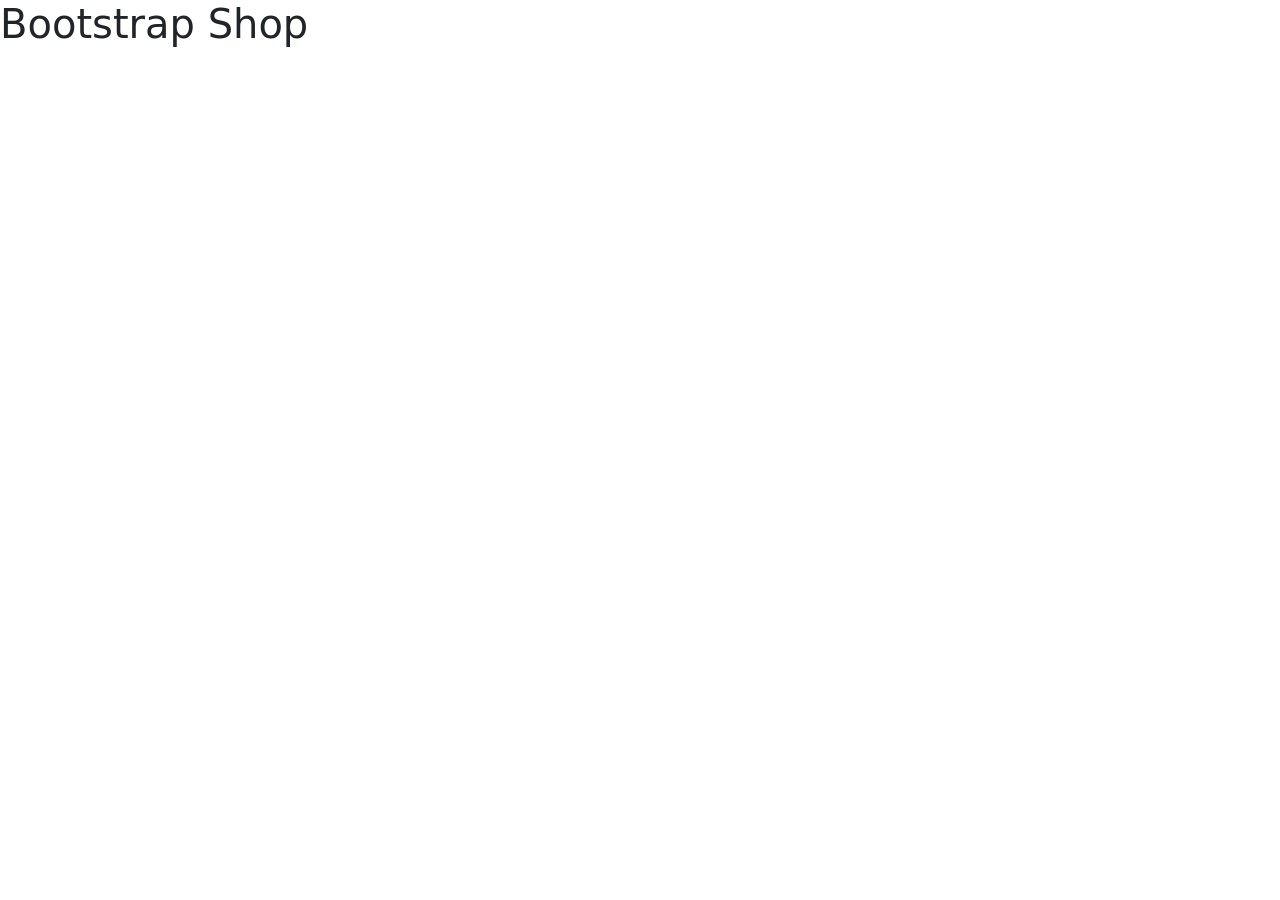
==== index.html @ 944e1231 "feat/index.html base builded" ====
<!doctype html>
<html lang="ru">
  <head>
    <link
      href="https://cdn.jsdelivr.net/npm/bootstrap@5.3.3/dist/css/bootstrap.min.css"
      rel="stylesheet"
    />
    <link rel="stylesheet" href="css/custom.css" />

    <meta charset="UTF-8" />
    <meta name="viewport" content="width=device-width, initial-scale=1.0" />
    <title>Главная — Bootstrap Shop</title>
    <script src="https://cdn.jsdelivr.net/npm/bootstrap@5.3.3/dist/js/bootstrap.bundle.min.js"></script>
  </head>
  <body>
    <h1>Bootstrap Shop</h1>
  </body>
</html>
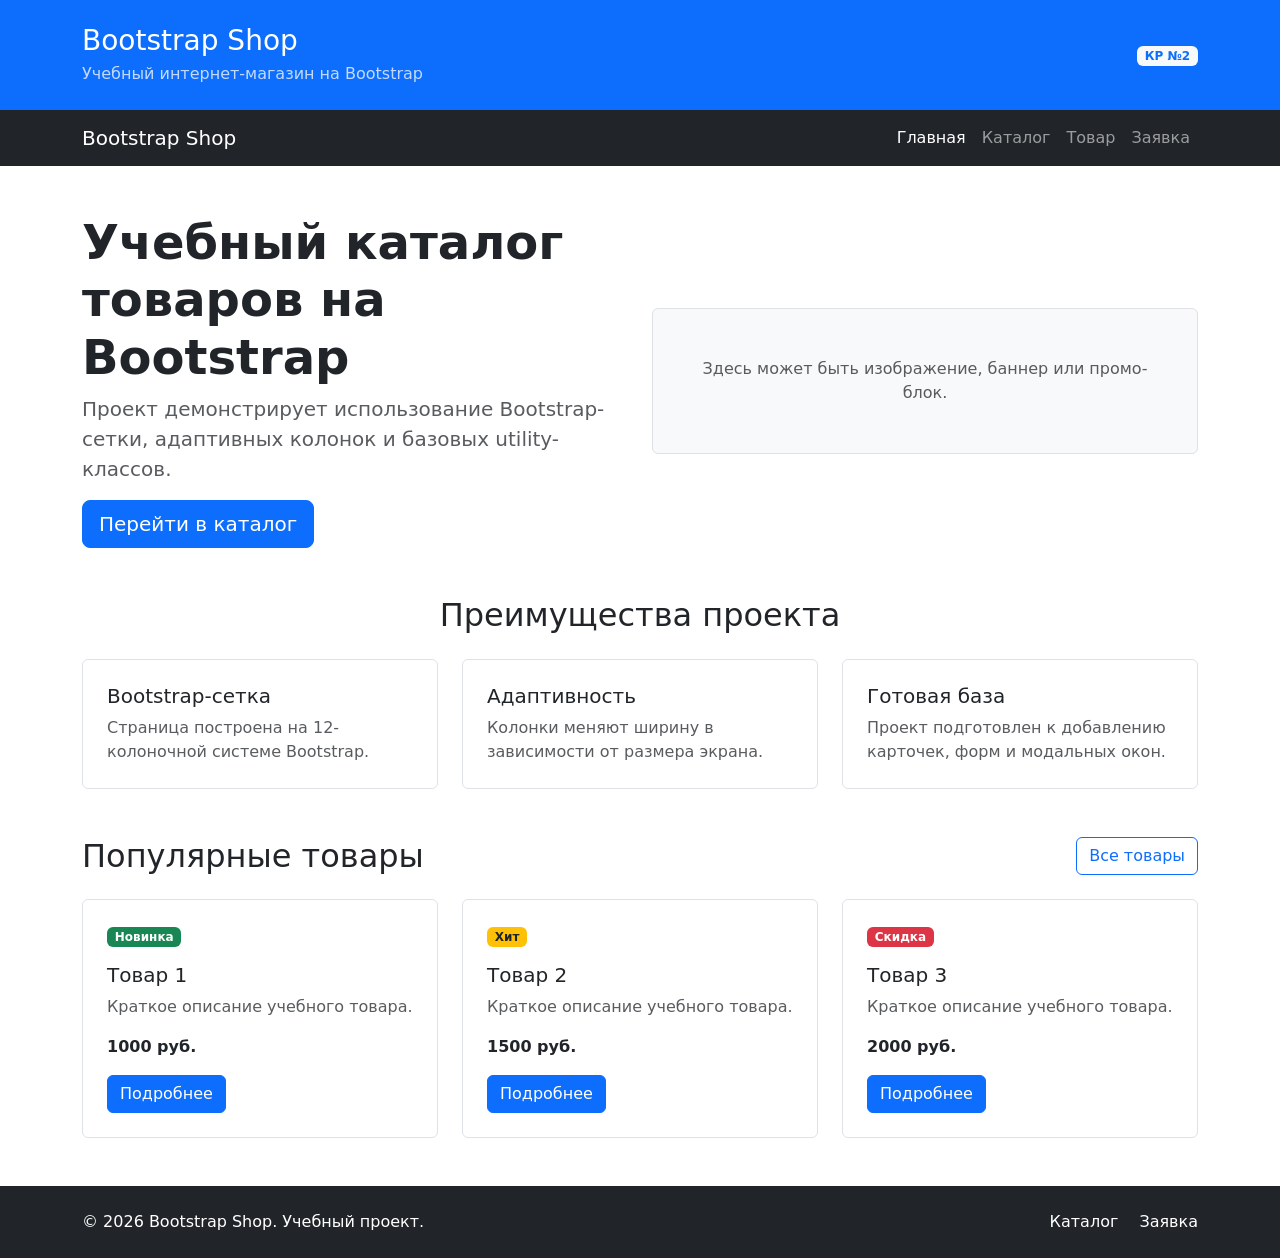
==== commit 46725d44: "feat/rebuilded index.html+added 2 styles in custom.css" ====
--- a/index.html
+++ b/index.html
@@ -13,6 +13,172 @@
     <script src="https://cdn.jsdelivr.net/npm/bootstrap@5.3.3/dist/js/bootstrap.bundle.min.js"></script>
   </head>
   <body>
-    <h1>Bootstrap Shop</h1>
+    <header class="bg-primary text-white py-4">
+      <div class="container">
+        <div class="row align-items-center">
+          <div class="col-12 col-md-8">
+            <h1 class="h3 mb-1">Bootstrap Shop</h1>
+            <p class="mb-0 opacity-75">Учебный интернет-магазин на Bootstrap</p>
+          </div>
+
+          <div class="col-12 col-md-4 text-md-end mt-3 mt-md-0">
+            <span class="badge bg-light text-primary"> КР №2 </span>
+          </div>
+        </div>
+      </div>
+    </header>
+    <nav class="navbar navbar-expand-lg navbar-dark bg-dark">
+      <div class="container">
+        <a class="navbar-brand" href="index.html">Bootstrap Shop</a>
+
+        <button
+          class="navbar-toggler"
+          type="button"
+          data-bs-toggle="collapse"
+          data-bs-target="#mainNavbar"
+          aria-controls="mainNavbar"
+          aria-expanded="false"
+          aria-label="Переключить навигацию"
+        >
+          <span class="navbar-toggler-icon"></span>
+        </button>
+
+        <div class="collapse navbar-collapse" id="mainNavbar">
+          <ul class="navbar-nav ms-auto">
+            <li class="nav-item">
+              <a class="nav-link active" aria-current="page" href="index.html">
+                Главная
+              </a>
+            </li>
+            <li class="nav-item">
+              <a class="nav-link" href="catalog.html">Каталог</a>
+            </li>
+            <li class="nav-item">
+              <a class="nav-link" href="product.html">Товар</a>
+            </li>
+            <li class="nav-item">
+              <a class="nav-link" href="order.html">Заявка</a>
+            </li>
+          </ul>
+        </div>
+      </div>
+    </nav>
+    <main>
+      <section class="container my-5">
+        <div class="row align-items-center g-4">
+          <div class="col-12 col-lg-6">
+            <h2 class="display-5 fw-bold">
+              Учебный каталог товаров на Bootstrap
+            </h2>
+            <p class="lead text-muted">
+              Проект демонстрирует использование Bootstrap-сетки, адаптивных
+              колонок и базовых utility-классов.
+            </p>
+            <a class="btn btn-primary btn-lg" href="catalog.html">
+              Перейти в каталог
+            </a>
+          </div>
+
+          <div class="col-12 col-lg-6">
+            <div class="p-5 bg-light border rounded text-center">
+              <p class="mb-0 text-muted">
+                Здесь может быть изображение, баннер или промо-блок.
+              </p>
+            </div>
+          </div>
+        </div>
+      </section>
+      <section class="container my-5">
+        <h2 class="text-center mb-4">Преимущества проекта</h2>
+
+        <div class="row g-4">
+          <div class="col-12 col-md-4">
+            <div class="p-4 border rounded h-100 bg-white">
+              <h3 class="h5">Bootstrap-сетка</h3>
+              <p class="mb-0 text-muted">
+                Страница построена на 12-колоночной системе Bootstrap.
+              </p>
+            </div>
+          </div>
+
+          <div class="col-12 col-md-4">
+            <div class="p-4 border rounded h-100 bg-white">
+              <h3 class="h5">Адаптивность</h3>
+              <p class="mb-0 text-muted">
+                Колонки меняют ширину в зависимости от размера экрана.
+              </p>
+            </div>
+          </div>
+
+          <div class="col-12 col-md-4">
+            <div class="p-4 border rounded h-100 bg-white">
+              <h3 class="h5">Готовая база</h3>
+              <p class="mb-0 text-muted">
+                Проект подготовлен к добавлению карточек, форм и модальных окон.
+              </p>
+            </div>
+          </div>
+        </div>
+      </section>
+
+      <section class="container my-5">
+        <div class="d-flex justify-content-between align-items-center mb-4">
+          <h2 class="mb-0">Популярные товары</h2>
+          <a class="btn btn-outline-primary" href="catalog.html">
+            Все товары
+          </a>
+        </div>
+
+        <div class="row g-4">
+          <div class="col-12 col-md-6 col-lg-4">
+            <div class="border rounded h-100 p-4">
+              <span class="badge bg-success mb-3">Новинка</span>
+              <h3 class="h5">Товар 1</h3>
+              <p class="text-muted">Краткое описание учебного товара.</p>
+              <p class="fw-bold mb-3">1000 руб.</p>
+              <a class="btn btn-primary" href="product.html"> Подробнее </a>
+            </div>
+          </div>
+
+          <div class="col-12 col-md-6 col-lg-4">
+            <div class="border rounded h-100 p-4">
+              <span class="badge bg-warning text-dark mb-3">Хит</span>
+              <h3 class="h5">Товар 2</h3>
+              <p class="text-muted">Краткое описание учебного товара.</p>
+              <p class="fw-bold mb-3">1500 руб.</p>
+              <a class="btn btn-primary" href="product.html"> Подробнее </a>
+            </div>
+          </div>
+
+          <div class="col-12 col-md-6 col-lg-4">
+            <div class="border rounded h-100 p-4">
+              <span class="badge bg-danger mb-3">Скидка</span>
+              <h3 class="h5">Товар 3</h3>
+              <p class="text-muted">Краткое описание учебного товара.</p>
+              <p class="fw-bold mb-3">2000 руб.</p>
+              <a class="btn btn-primary" href="product.html"> Подробнее </a>
+            </div>
+          </div>
+        </div>
+      </section>
+    </main>
+    <footer class="bg-dark text-white py-4 mt-5">
+      <div class="container">
+        <div class="row align-items-center g-3">
+          <div class="col-12 col-md-6">
+            <p class="mb-0">&copy; 2026 Bootstrap Shop. Учебный проект.</p>
+          </div>
+
+          <div class="col-12 col-md-6 text-md-end">
+            <a class="text-white text-decoration-none me-3" href="catalog.html">
+              Каталог
+            </a>
+            <a class="text-white text-decoration-none" href="order.html">
+              Заявка
+            </a>
+          </div>
+        </div>
+      </div>
+    </footer>
   </body>
 </html>
--- a/css/custom.css
+++ b/css/custom.css
@@ -0,0 +1,7 @@
+body {
+  min-height: 100vh;
+}
+
+.placeholder-box {
+  min-height: 240px;
+}
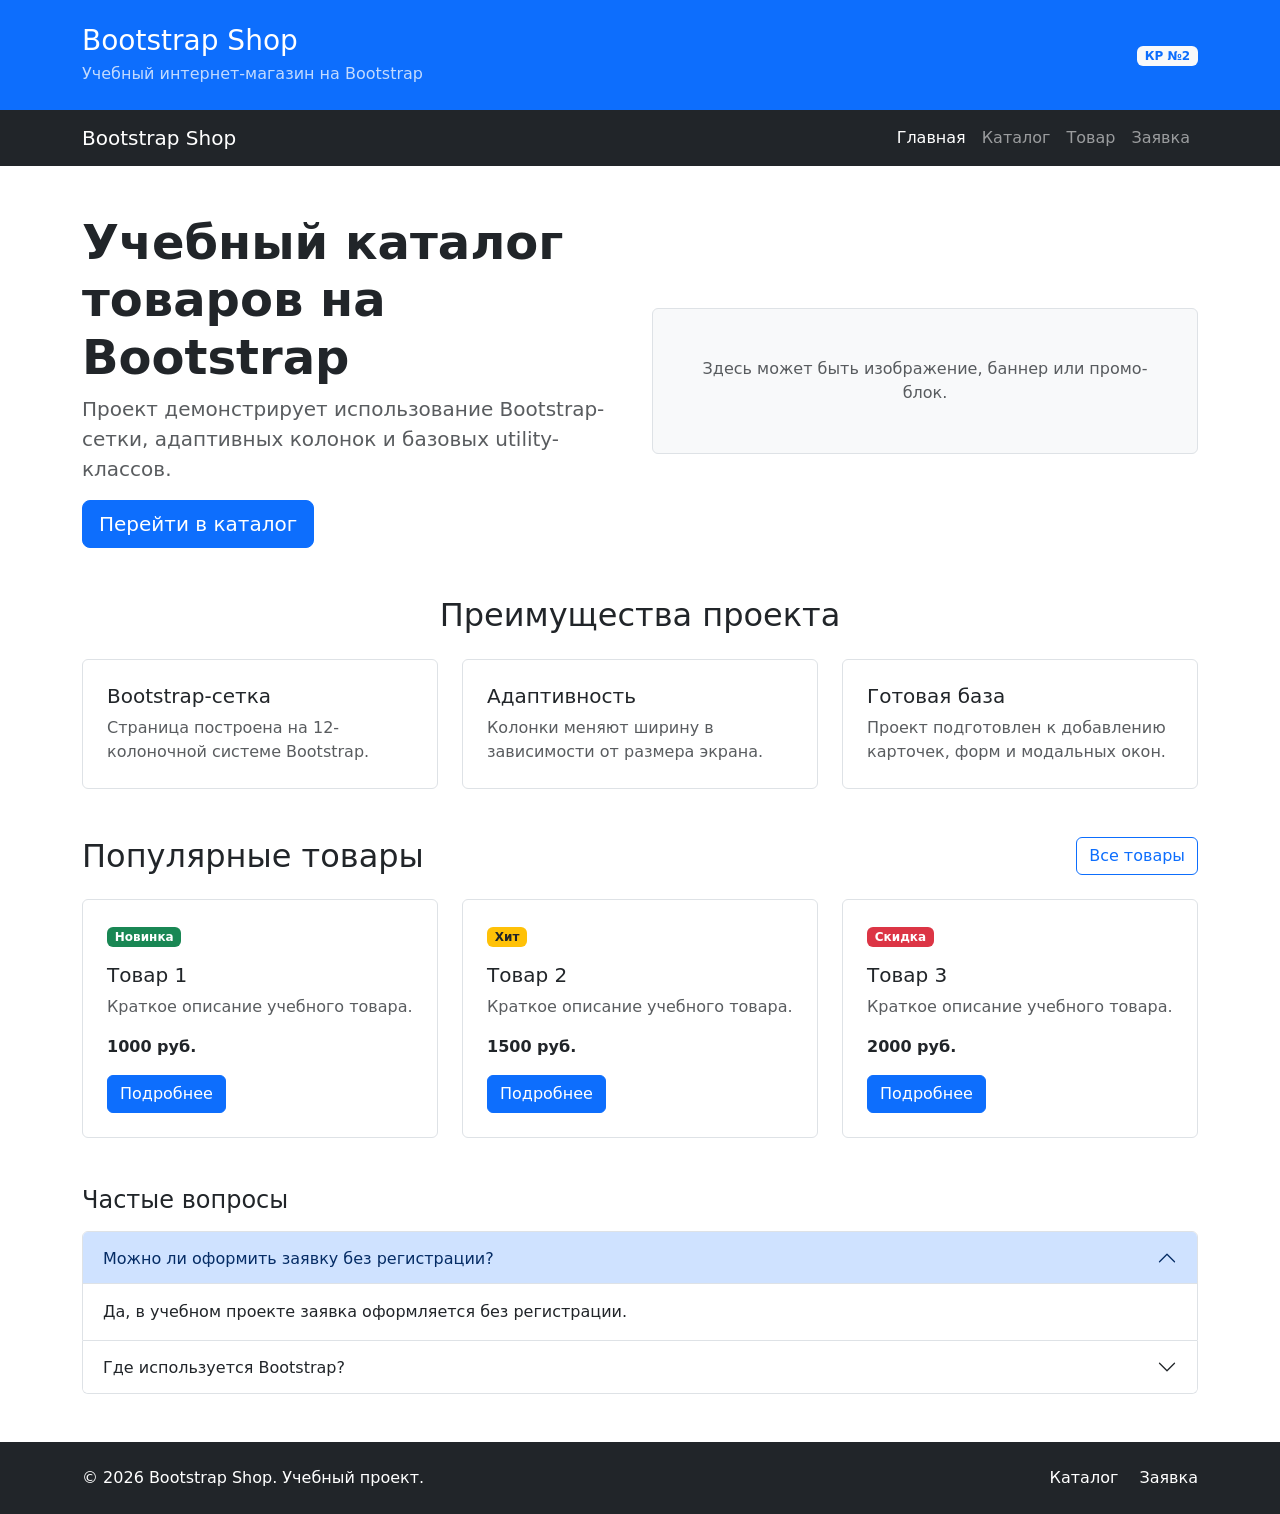
==== commit ffaded46: "feat: added accordion section in main page" ====
--- a/index.html
+++ b/index.html
@@ -10,7 +10,6 @@
     <meta charset="UTF-8" />
     <meta name="viewport" content="width=device-width, initial-scale=1.0" />
     <title>Главная — Bootstrap Shop</title>
-    <script src="https://cdn.jsdelivr.net/npm/bootstrap@5.3.3/dist/js/bootstrap.bundle.min.js"></script>
   </head>
   <body>
     <header class="bg-primary text-white py-4">
@@ -46,9 +45,9 @@
         <div class="collapse navbar-collapse" id="mainNavbar">
           <ul class="navbar-nav ms-auto">
             <li class="nav-item">
-              <a class="nav-link active" aria-current="page" href="index.html">
-                Главная
-              </a>
+              <a class="nav-link active" aria-current="page" href="catalog.html"
+                >Главная</a
+              >
             </li>
             <li class="nav-item">
               <a class="nav-link" href="catalog.html">Каталог</a>
@@ -161,6 +160,61 @@
           </div>
         </div>
       </section>
+
+      <section class="container my-5">
+        <h2 class="h4 mb-3">Частые вопросы</h2>
+
+        <div class="accordion" id="faqAccordion">
+          <div class="accordion-item">
+            <h3 class="accordion-header">
+              <button
+                class="accordion-button"
+                type="button"
+                data-bs-toggle="collapse"
+                data-bs-target="#faqOne"
+                aria-expanded="true"
+                aria-controls="faqOne"
+              >
+                Можно ли оформить заявку без регистрации?
+              </button>
+            </h3>
+            <div
+              id="faqOne"
+              class="accordion-collapse collapse show"
+              data-bs-parent="#faqAccordion"
+            >
+              <div class="accordion-body">
+                Да, в учебном проекте заявка оформляется без регистрации.
+              </div>
+            </div>
+          </div>
+
+          <div class="accordion-item">
+            <h3 class="accordion-header">
+              <button
+                class="accordion-button collapsed"
+                type="button"
+                data-bs-toggle="collapse"
+                data-bs-target="#faqTwo"
+                aria-expanded="false"
+                aria-controls="faqTwo"
+              >
+                Где используется Bootstrap?
+              </button>
+            </h3>
+            <div
+              id="faqTwo"
+              class="accordion-collapse collapse"
+              data-bs-parent="#faqAccordion"
+            >
+              <div class="accordion-body">
+                Bootstrap используется для сетки, карточек, форм, навигации,
+                сообщений и модальных окон.
+              </div>
+            </div>
+          </div>
+        </div>
+      </section>
     </main>
     <footer class="bg-dark text-white py-4 mt-5">
       <div class="container">
@@ -180,5 +234,6 @@
         </div>
       </div>
     </footer>
+    <script src="https://cdn.jsdelivr.net/npm/bootstrap@5.3.8/dist/js/bootstrap.bundle.min.js"></script>
   </body>
 </html>
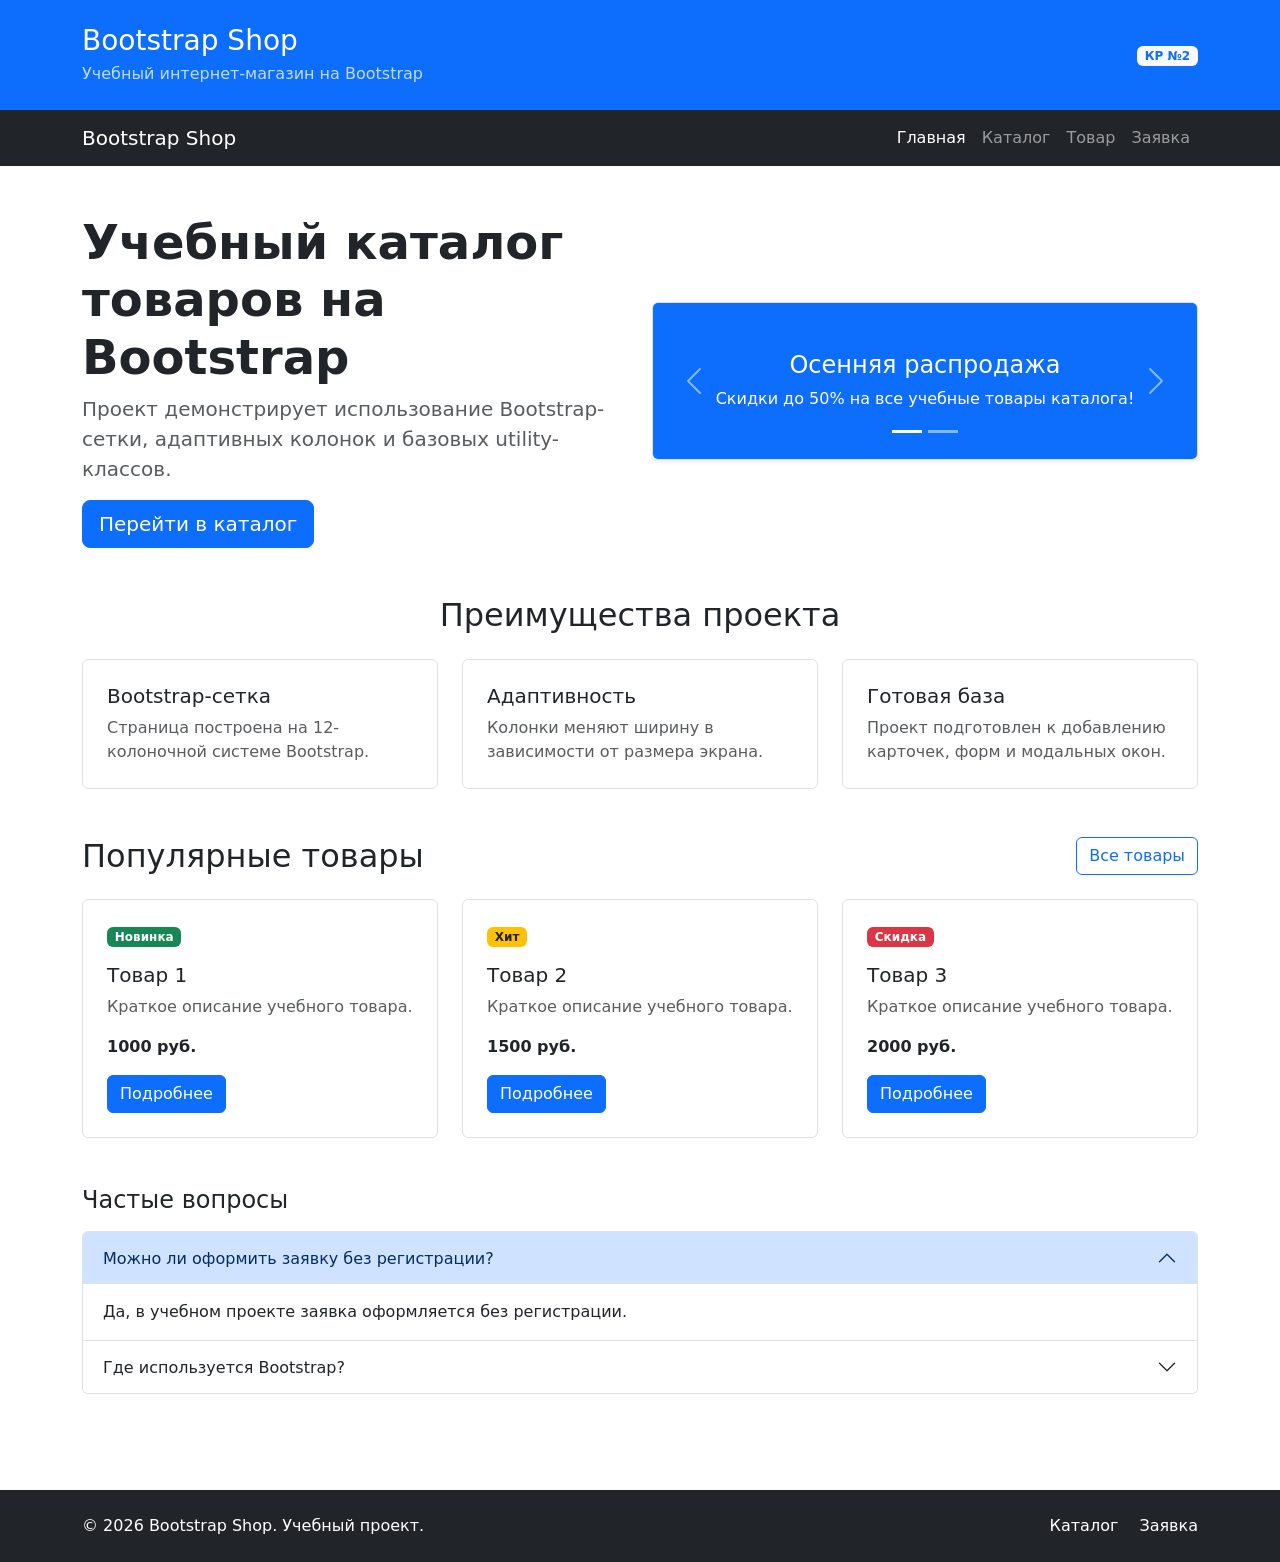
==== commit 88c8675e: "feat/updated product" ====
--- a/index.html
+++ b/index.html
@@ -1,12 +1,8 @@
 <!doctype html>
 <html lang="ru">
   <head>
-    <link
-      href="https://cdn.jsdelivr.net/npm/bootstrap@5.3.3/dist/css/bootstrap.min.css"
-      rel="stylesheet"
-    />
+    <link rel="stylesheet" href="vendor/bootstrap/css/bootstrap.min.css" />
     <link rel="stylesheet" href="css/custom.css" />
-
     <meta charset="UTF-8" />
     <meta name="viewport" content="width=device-width, initial-scale=1.0" />
     <title>Главная — Bootstrap Shop</title>
@@ -45,7 +41,7 @@
         <div class="collapse navbar-collapse" id="mainNavbar">
           <ul class="navbar-nav ms-auto">
             <li class="nav-item">
-              <a class="nav-link active" aria-current="page" href="catalog.html"
+              <a class="nav-link active" aria-current="page" href="index.html"
                 >Главная</a
               >
             </li>
@@ -79,10 +75,70 @@
           </div>
 
           <div class="col-12 col-lg-6">
-            <div class="p-5 bg-light border rounded text-center">
-              <p class="mb-0 text-muted">
-                Здесь может быть изображение, баннер или промо-блок.
-              </p>
+            <div
+              id="promoCarousel"
+              class="carousel slide border rounded shadow-sm overflow-hidden"
+              data-bs-ride="carousel"
+            >
+              <!-- Индикаторы слайдера -->
+              <div class="carousel-indicators">
+                <button
+                  type="button"
+                  data-bs-target="#promoCarousel"
+                  data-bs-slide-to="0"
+                  class="active"
+                  aria-current="true"
+                  aria-label="Слайд 1"
+                ></button>
+                <button
+                  type="button"
+                  data-bs-target="#promoCarousel"
+                  data-bs-slide-to="1"
+                  aria-label="Слайд 2"
+                ></button>
+              </div>
+
+              <!-- Слайды -->
+              <div class="carousel-inner">
+                <div
+                  class="carousel-item active bg-primary text-white p-5 text-center"
+                >
+                  <h3 class="h4">Осенняя распродажа</h3>
+                  <p class="mb-0">
+                    Скидки до 50% на все учебные товары каталога!
+                  </p>
+                </div>
+                <div class="carousel-item bg-dark text-white p-5 text-center">
+                  <h3 class="h4">Новая коллекция</h3>
+                  <p class="mb-0">Поступление новых позиций уже на сайте.</p>
+                </div>
+              </div>
+
+              <!-- Кнопки переключения -->
+              <button
+                class="carousel-control-prev"
+                type="button"
+                data-bs-target="#promoCarousel"
+                data-bs-slide="prev"
+              >
+                <span
+                  class="carousel-control-prev-icon"
+                  aria-hidden="true"
+                ></span>
+                <span class="visually-hidden">Предыдущий</span>
+              </button>
+              <button
+                class="carousel-control-next"
+                type="button"
+                data-bs-target="#promoCarousel"
+                data-bs-slide="next"
+              >
+                <span
+                  class="carousel-control-next-icon"
+                  aria-hidden="true"
+                ></span>
+                <span class="visually-hidden">Следующий</span>
+              </button>
             </div>
           </div>
         </div>
@@ -234,6 +290,6 @@
         </div>
       </div>
     </footer>
-    <script src="https://cdn.jsdelivr.net/npm/bootstrap@5.3.8/dist/js/bootstrap.bundle.min.js"></script>
+    <script src="vendor/bootstrap/js/bootstrap.bundle.min.js"></script>
   </body>
 </html>
--- a/css/custom.css
+++ b/css/custom.css
@@ -5,3 +5,37 @@
 .placeholder-box {
   min-height: 240px;
 }
+
+.placeholder-image {
+  min-height: 320px;
+}
+
+.card-img-top {
+  height: 180px;
+  object-fit: cover;
+}
+
+body {
+  min-height: 100vh;
+  display: flex;
+  flex-direction: column;
+}
+
+main {
+  flex: 1 0 auto;
+}
+
+.placeholder-image {
+  min-height: 320px;
+}
+
+.card-img-top {
+  height: 180px;
+  object-fit: cover;
+}
+
+.product-img {
+  max-height: 400px;
+  width: 100%;
+  object-fit: cover;
+}
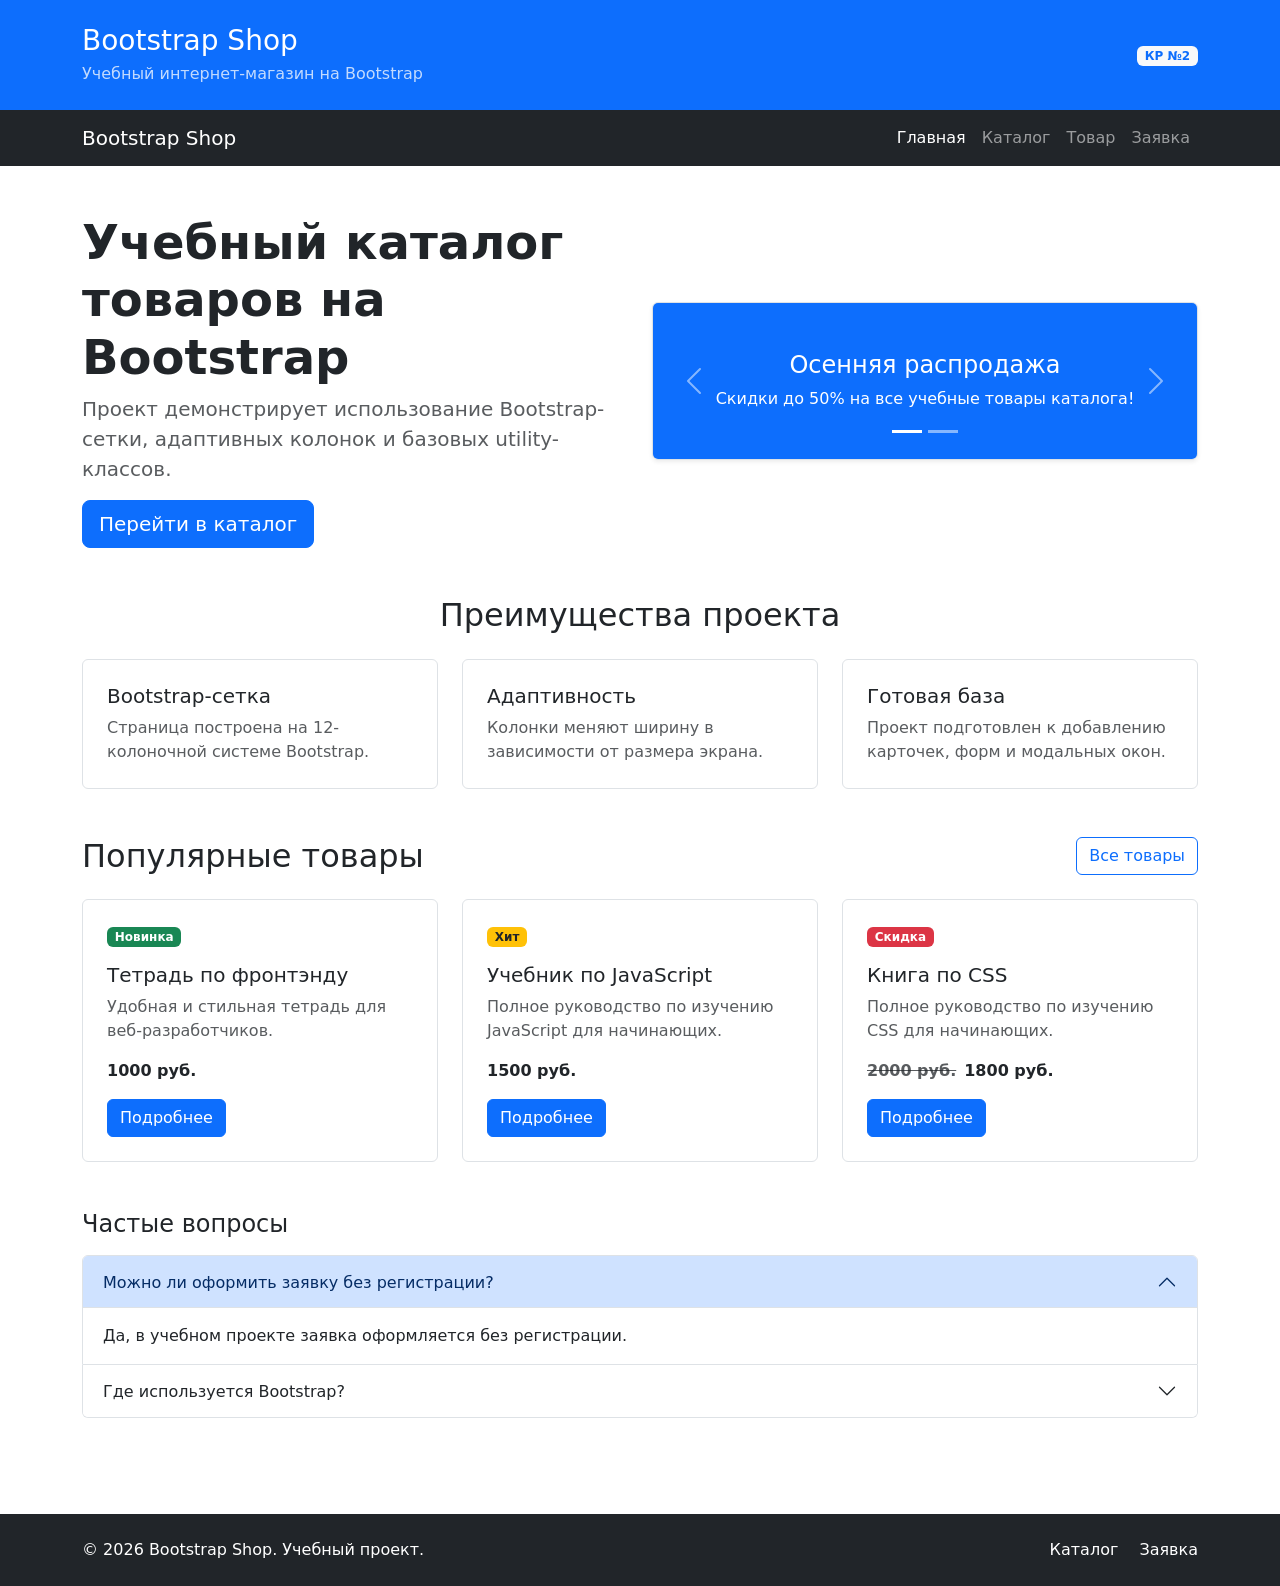
==== commit afcc0e1b: "feat/updated catalog and index" ====
--- a/index.html
+++ b/index.html
@@ -114,7 +114,6 @@
                 </div>
               </div>
 
-              <!-- Кнопки переключения -->
               <button
                 class="carousel-control-prev"
                 type="button"
@@ -188,8 +187,8 @@
           <div class="col-12 col-md-6 col-lg-4">
             <div class="border rounded h-100 p-4">
               <span class="badge bg-success mb-3">Новинка</span>
-              <h3 class="h5">Товар 1</h3>
-              <p class="text-muted">Краткое описание учебного товара.</p>
+              <h3 class="h5">Тетрадь по фронтэнду</h3>
+              <p class="text-muted">Удобная и стильная тетрадь для веб-разработчиков.</p>
               <p class="fw-bold mb-3">1000 руб.</p>
               <a class="btn btn-primary" href="product.html"> Подробнее </a>
             </div>
@@ -198,8 +197,8 @@
           <div class="col-12 col-md-6 col-lg-4">
             <div class="border rounded h-100 p-4">
               <span class="badge bg-warning text-dark mb-3">Хит</span>
-              <h3 class="h5">Товар 2</h3>
-              <p class="text-muted">Краткое описание учебного товара.</p>
+              <h3 class="h5">Учебник по JavaScript</h3>
+              <p class="text-muted">Полное руководство по изучению JavaScript для начинающих.</p>
               <p class="fw-bold mb-3">1500 руб.</p>
               <a class="btn btn-primary" href="product.html"> Подробнее </a>
             </div>
@@ -208,9 +207,9 @@
           <div class="col-12 col-md-6 col-lg-4">
             <div class="border rounded h-100 p-4">
               <span class="badge bg-danger mb-3">Скидка</span>
-              <h3 class="h5">Товар 3</h3>
-              <p class="text-muted">Краткое описание учебного товара.</p>
-              <p class="fw-bold mb-3">2000 руб.</p>
+              <h3 class="h5">Книга по CSS</h3>
+              <p class="text-muted">Полное руководство по изучению CSS для начинающих.</p>
+              <p class="fw-bold mb-3"><del class="text-muted me-2">2000 руб.</del>1800 руб.</p>
               <a class="btn btn-primary" href="product.html"> Подробнее </a>
             </div>
           </div>
